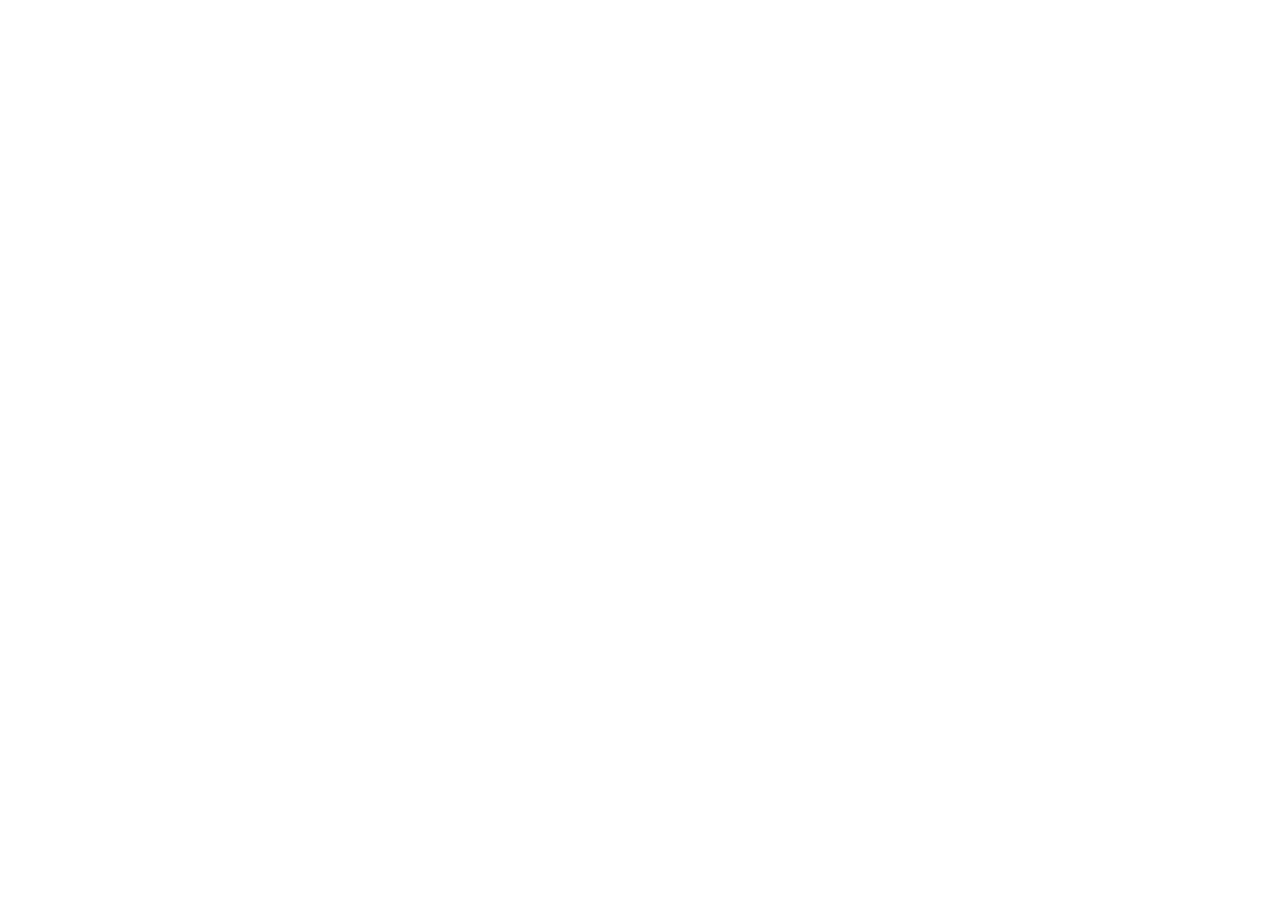
==== index.html @ ba9a95c2 "files created" ====
<!DOCTYPE html>
<html lang="en">
<head>
    <meta charset="UTF-8">
    <meta name="viewport" content="width=device-width, initial-scale=1.0">
    <title>Email Template Builder</title>
    <link rel="stylesheet" href="style.css"/>
</head>
<body>
    <main>

    </main>
</body>
</html>
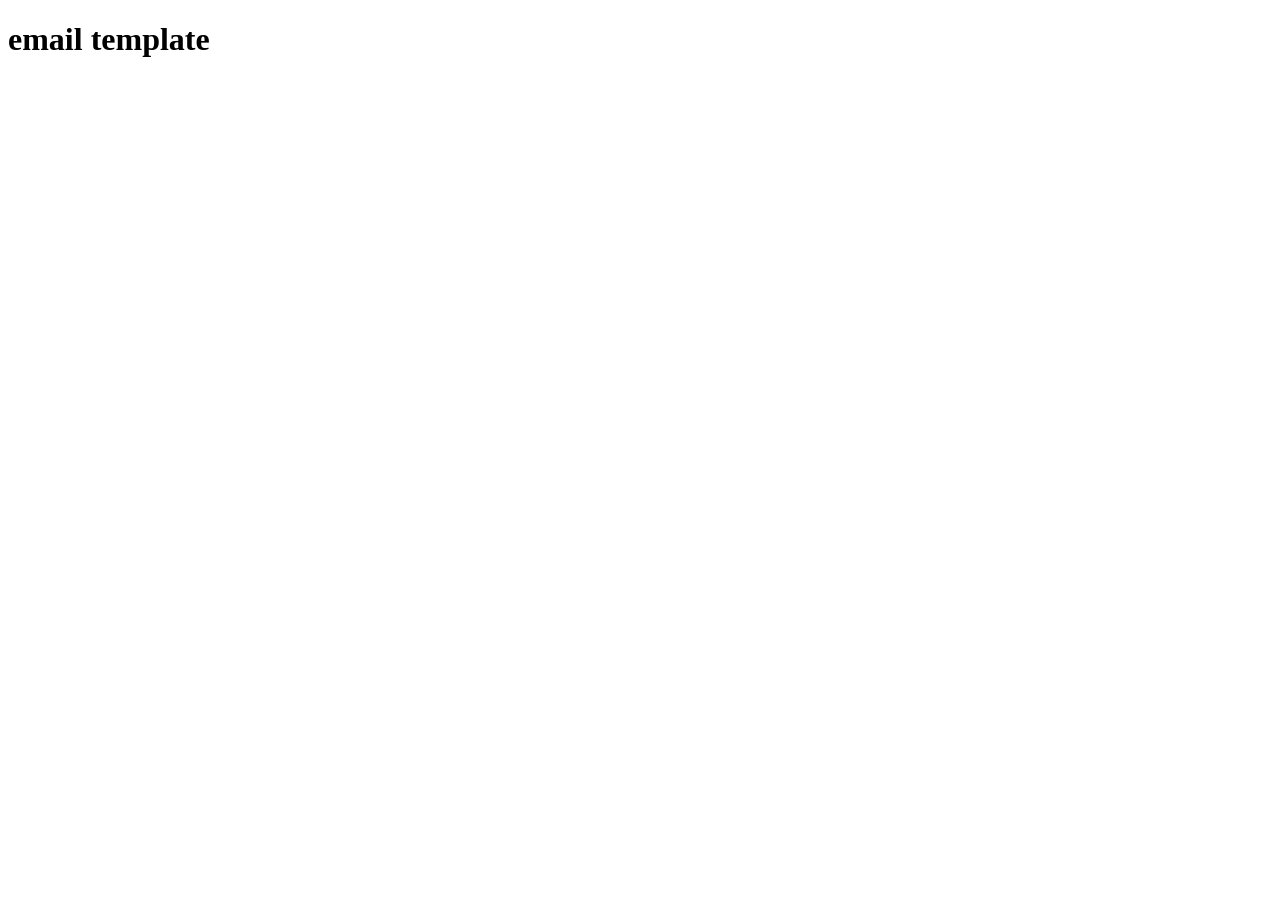
==== commit c6461797: "s" ====
--- a/index.html
+++ b/index.html
@@ -8,7 +8,7 @@
 </head>
 <body>
     <main>
-
+        <h1>email template</h1>
     </main>
 </body>
 </html>
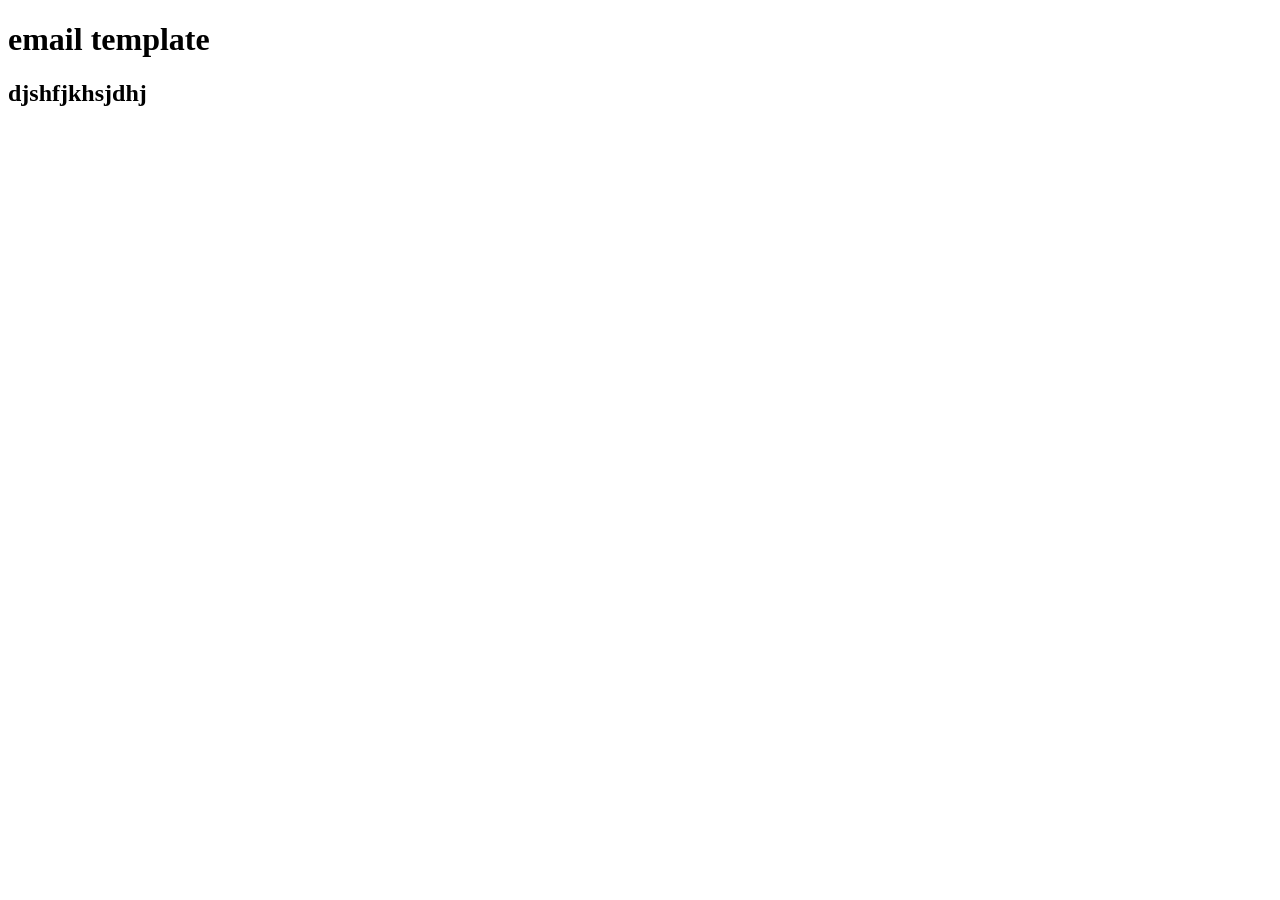
==== commit 9ae31cd1: "iy" ====
--- a/index.html
+++ b/index.html
@@ -9,6 +9,7 @@
 <body>
     <main>
         <h1>email template</h1>
+        <h2>djshfjkhsjdhj</h2>
     </main>
 </body>
 </html>
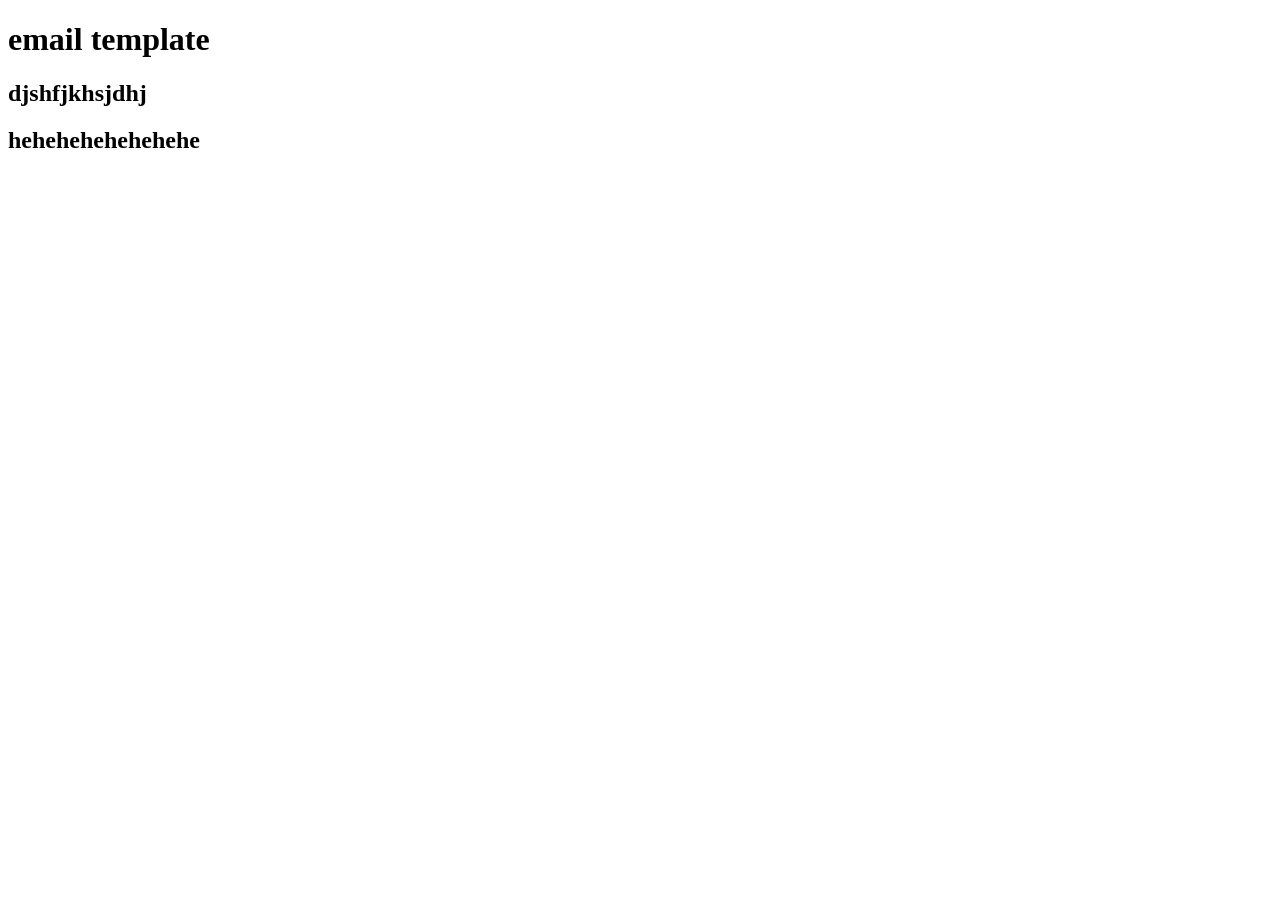
==== commit 6f3883f2: "hello" ====
--- a/index.html
+++ b/index.html
@@ -10,6 +10,7 @@
     <main>
         <h1>email template</h1>
         <h2>djshfjkhsjdhj</h2>
+        <h2>hehehehehehehehe</h2>
     </main>
 </body>
 </html>
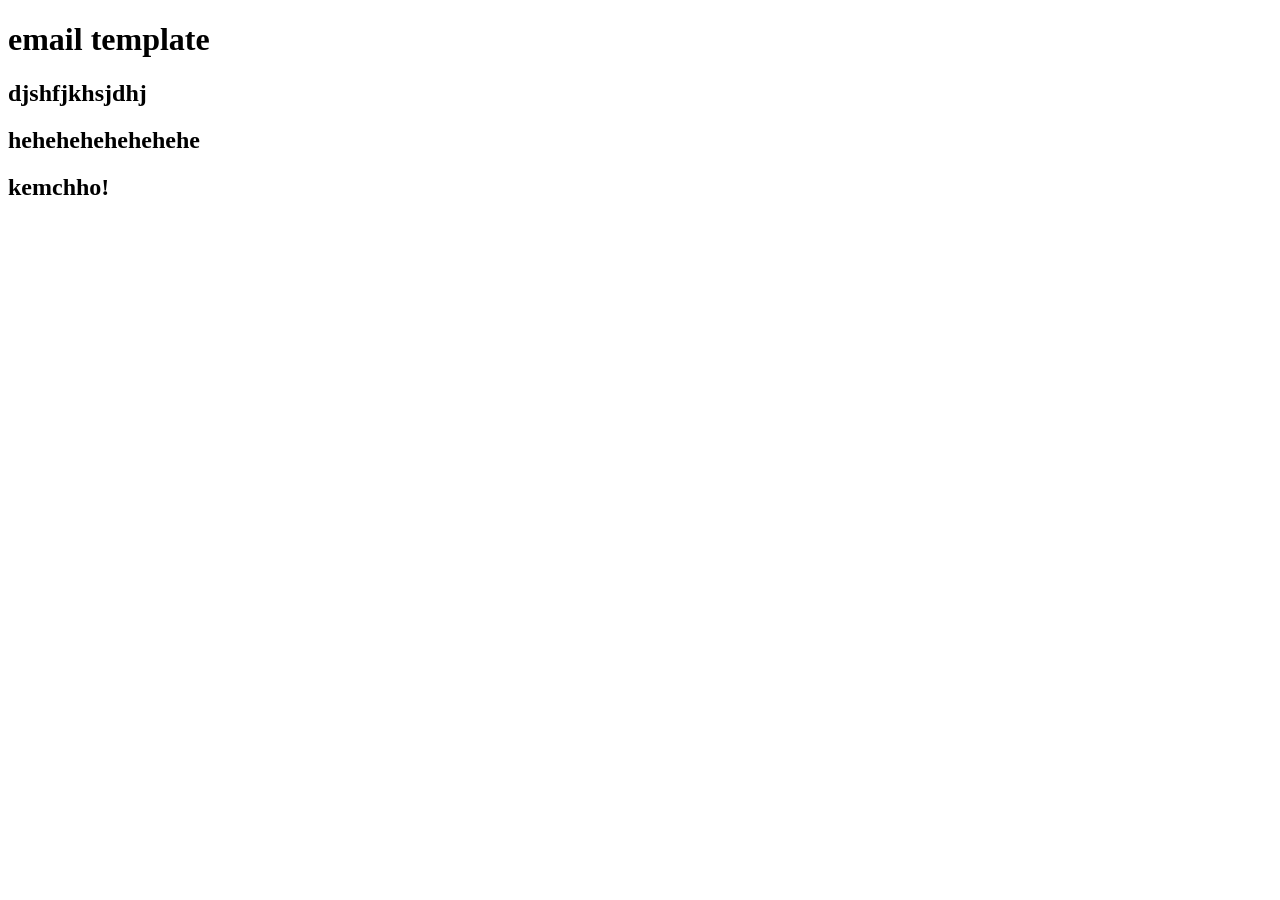
==== commit 2690d574: "hiiiii" ====
--- a/index.html
+++ b/index.html
@@ -11,6 +11,7 @@
         <h1>email template</h1>
         <h2>djshfjkhsjdhj</h2>
         <h2>hehehehehehehehe</h2>
+        <h2>kemchho!</h2>
     </main>
 </body>
 </html>
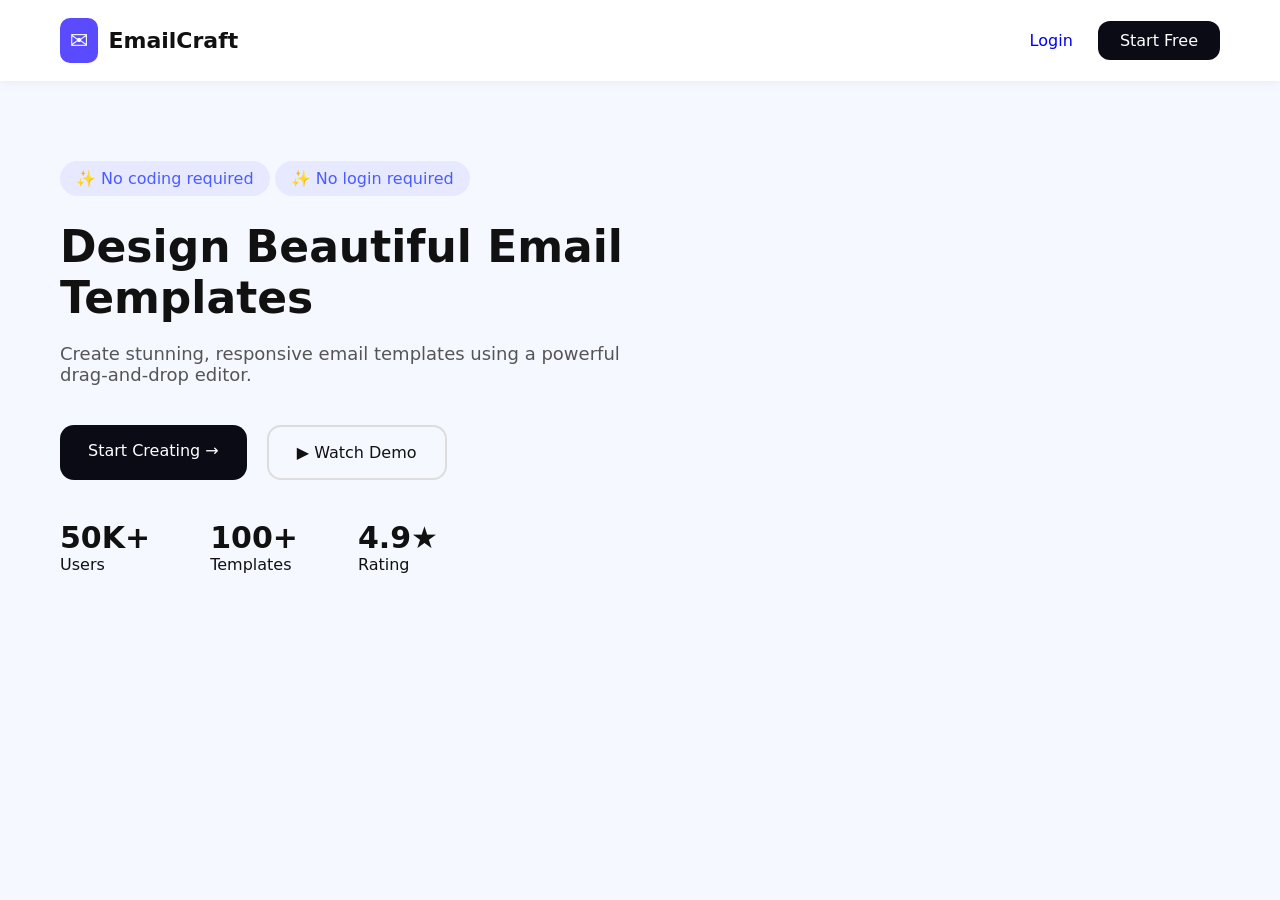
==== commit 2aae861a: "final version push this is the final push of the project!" ====
--- a/index.html
+++ b/index.html
@@ -1,17 +1,41 @@
 <!DOCTYPE html>
 <html lang="en">
 <head>
-    <meta charset="UTF-8">
-    <meta name="viewport" content="width=device-width, initial-scale=1.0">
-    <title>Email Template Builder</title>
-    <link rel="stylesheet" href="style.css"/>
+    <meta charset="UTF-8" />
+    <meta name="viewport" content="width=device-width, initial-scale=1.0"/>
+    <title>EmailCraft</title>
+    <link rel="stylesheet" href="style.css">
 </head>
 <body>
-    <main>
-        <h1>email template</h1>
-        <h2>djshfjkhsjdhj</h2>
-        <h2>hehehehehehehehe</h2>
-        <h2>kemchho!</h2>
-    </main>
+
+  <header>
+    <div class="logo">
+      <div class="logo-icon">✉️</div>
+      EmailCraft
+    </div>
+    <div class="nav">
+      <a href="editor.html" class="login">Login</a>
+      <a href="editor.html" class="signup">Start Free</a>
+    </div>
+  </header>
+
+  <section class="hero">
+    <span class="badge">✨ No coding required</span>
+    <span class="badge">✨ No login required</span>
+    <h1>Design Beautiful Email Templates</h1>
+    <p>Create stunning, responsive email templates using a powerful drag-and-drop editor.</p>
+
+    <div class="actions">
+      <a href="editor.html" class="primary">Start Creating →</a>
+      <a href="editor.html" class="secondary">▶ Watch Demo</a>
+    </div>
+
+    <div class="stats">
+      <div><h2>50K+</h2><span>Users</span></div>
+      <div><h2>100+</h2><span>Templates</span></div>
+      <div><h2>4.9★</h2><span>Rating</span></div>
+    </div>
+  </section>
+
 </body>
-</html>+</html>
--- a/style.css
+++ b/style.css
@@ -0,0 +1,160 @@
+*{
+    margin:0;
+    padding:0;
+    box-sizing:border-box;
+    font-family:system-ui,sans-serif;
+}
+
+body{
+    background:#f6f8ff;
+    color:#111;
+}
+
+header{
+    background:#fff;
+    padding:18px 60px;
+    display:flex;
+    justify-content:space-between;
+    align-items:center;
+    box-shadow:0 2px 10px rgba(0,0,0,.05);
+}
+
+.logo{
+    display:flex;
+    align-items:center;
+    gap:10px;
+    font-weight:600;
+    font-size:22px;
+}
+
+.logo-icon{
+    background:#5b4bff;
+    color:#fff;
+    padding:10px;
+    border-radius:10px;
+}
+
+.nav a{
+    margin-left:20px;
+    text-decoration:none;
+    font-weight:500;
+}
+
+.signup{
+    background:#0b0b16;
+    color:#fff;
+    padding:10px 22px;
+    border-radius:12px;
+}
+
+.hero{
+    max-width:900px;
+    padding:80px 60px;
+}
+
+.badge{
+    background:#e6e9ff;
+    color:#4b5cff;
+    padding:8px 16px;
+    border-radius:999px;
+    display:inline-block;
+    margin-bottom:25px;
+}
+
+.hero h1{
+    font-size:44px;
+    margin-bottom:20px;
+}
+
+.hero p{
+    font-size:18px;
+    color:#555;
+    max-width:600px;
+}
+
+.actions{
+    margin:40px 0;
+    display:flex;
+    gap:20px;
+}
+
+.primary{
+    background:#0b0b16;
+    color:#fff;
+    padding:16px 28px;
+    border-radius:14px;
+    text-decoration:none;
+}
+
+.secondary{
+    border:2px solid #ddd;
+    padding:16px 28px;
+    border-radius:14px;
+    text-decoration:none;
+    color:#111;
+}
+
+.stats{
+    display:flex;
+    gap:60px;
+}
+
+.stats h2{
+    font-size:30px;
+}
+
+
+
+@media (max-width: 768px) {
+    header {
+        padding: 14px 16px;
+        display: flex;
+        align-items: center;
+        justify-content: space-between;
+    }
+
+    .hero {
+        padding: 50px 20px;
+    }
+
+    .hero h1 {
+        font-size: 32px;
+    }
+
+    .actions {
+        flex-direction: column;
+    }
+
+    .stats {
+        flex-direction: column;
+        gap: 20px;
+    }
+
+
+    .logo {
+        font-size: 18px;
+    }
+
+    .logo-icon {
+        padding: 8px;
+        font-size: 16px;
+    }
+
+    .nav {
+        width: 100%;
+        display: flex;
+        justify-content: flex-end;
+        gap: 12px;
+    }
+
+    .nav .login {
+        display: none;
+    }
+
+    .signup {
+        padding: 10px 18px;
+        font-size: 14px;
+        border-radius: 10px;
+        white-space: nowrap;
+    }
+}
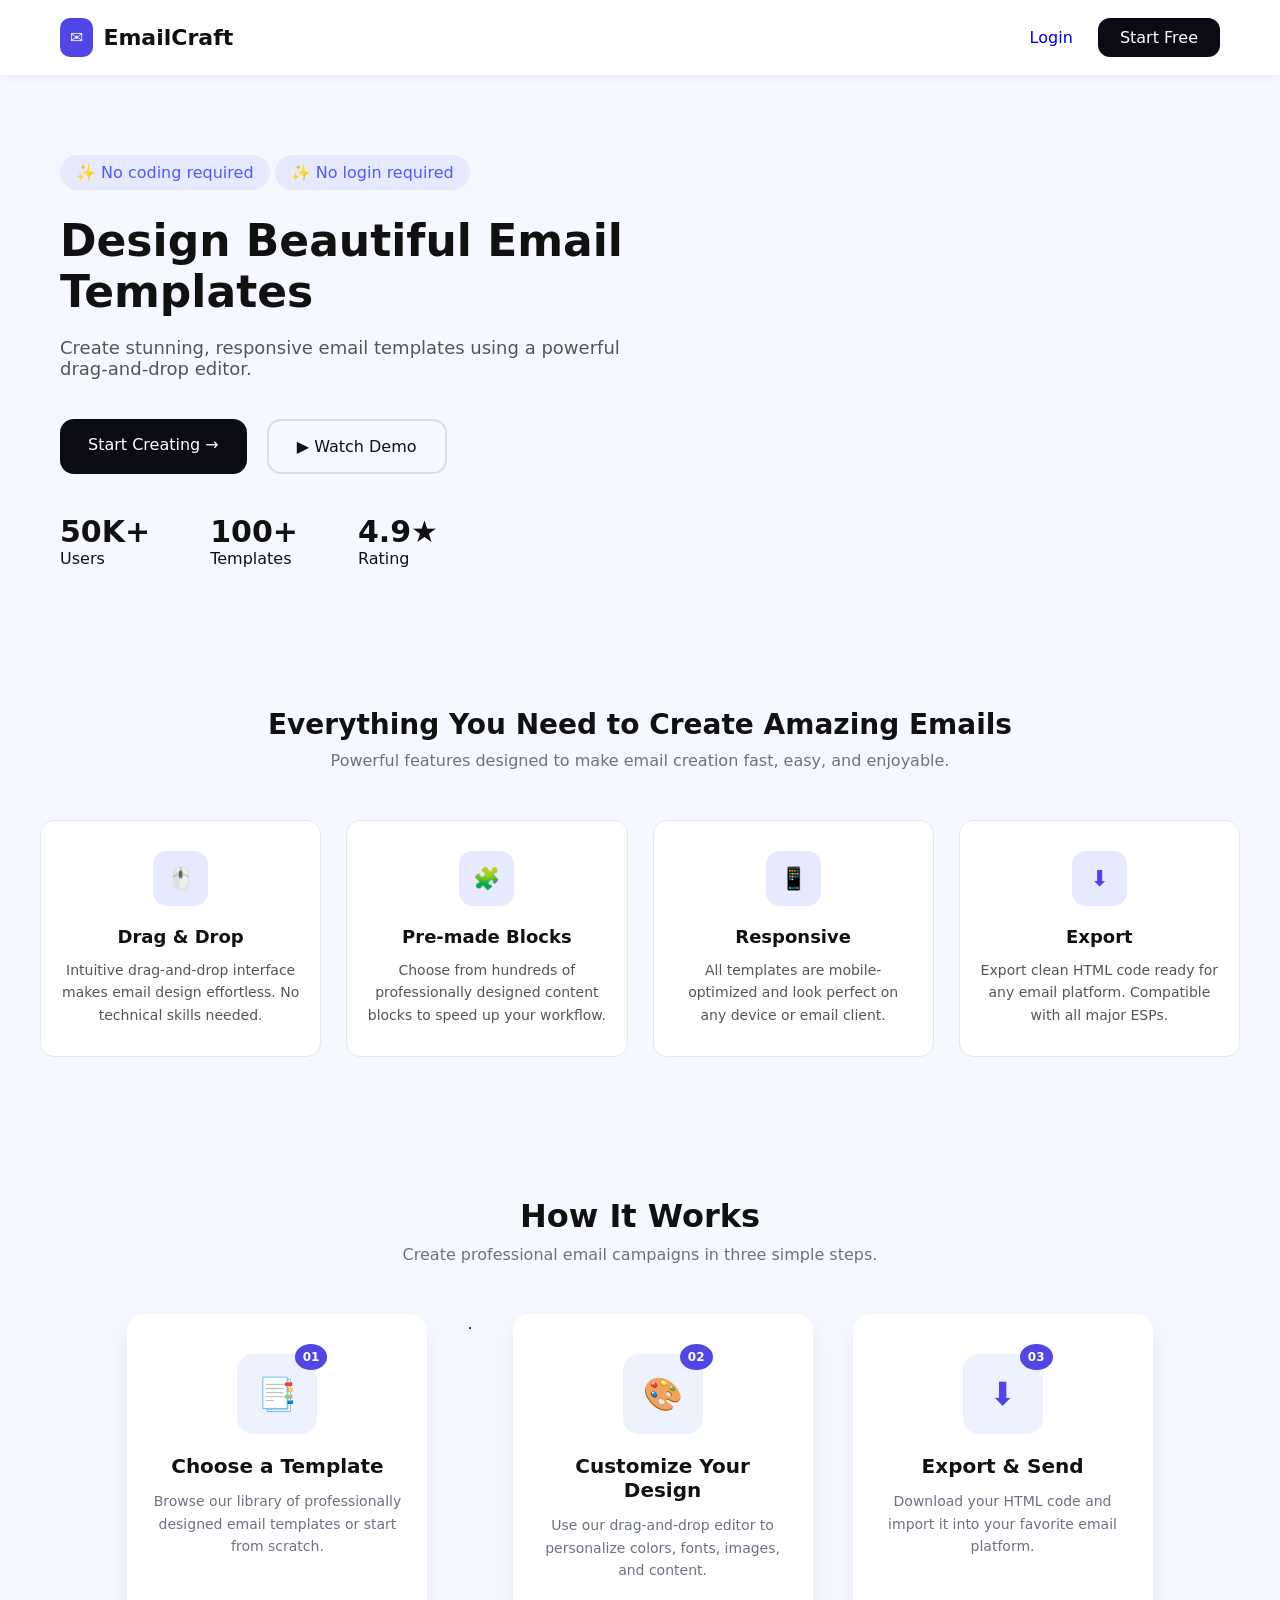
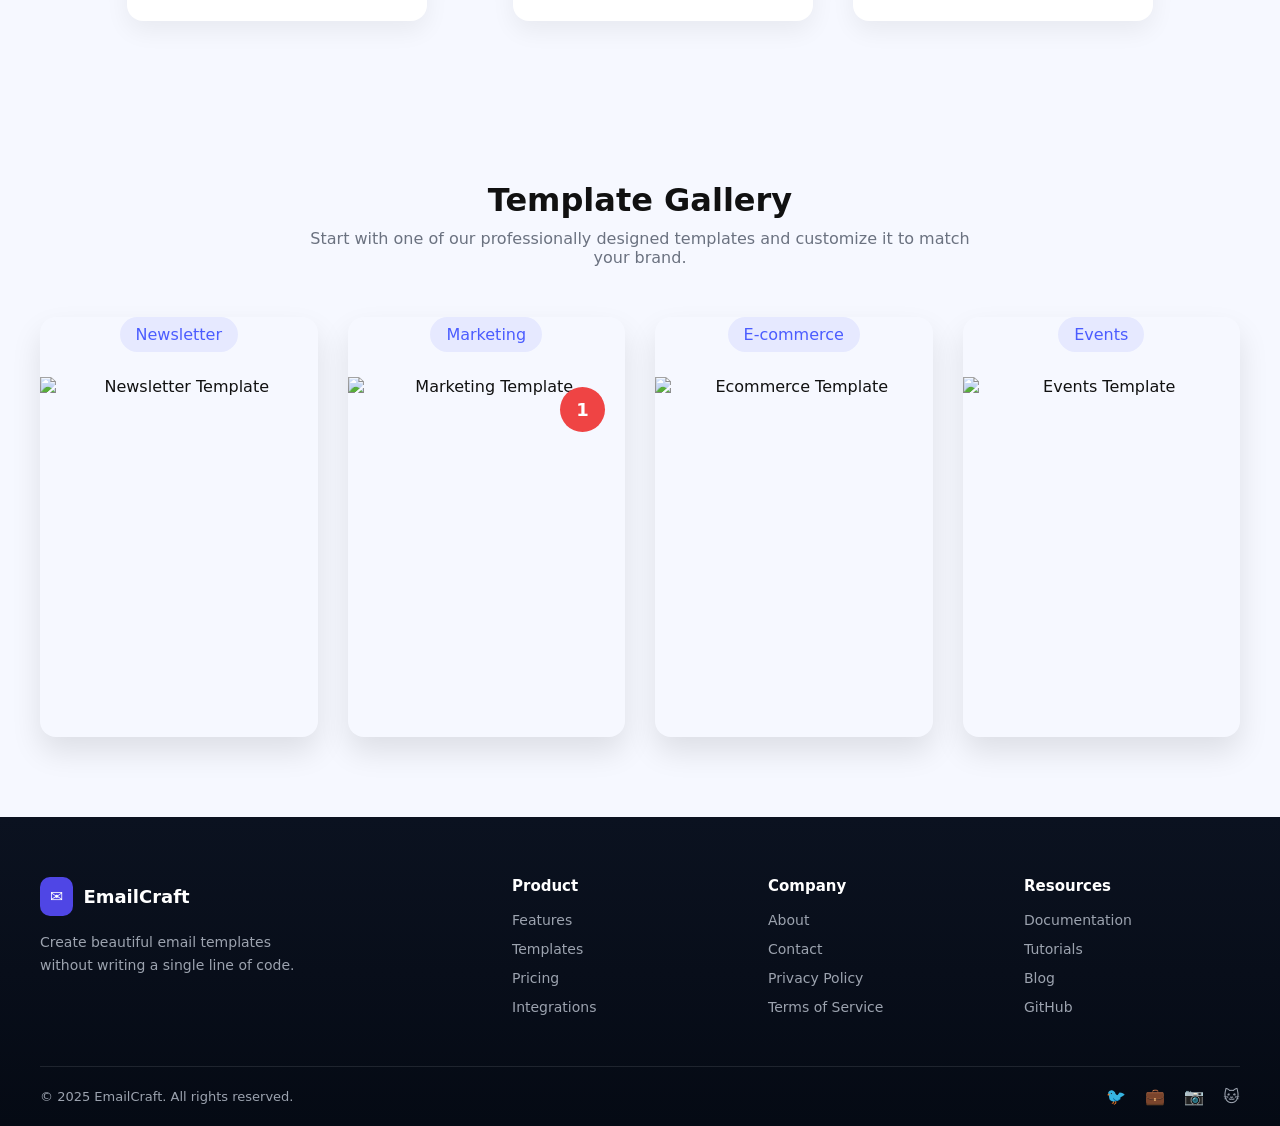
==== commit dafa4ab1: "Update index.html" ====
--- a/index.html
+++ b/index.html
@@ -36,6 +36,189 @@
       <div><h2>4.9★</h2><span>Rating</span></div>
     </div>
   </section>
-
+  <section class="features">
+      <h1>Everything You Need to Create Amazing Emails</h1>
+      <p class="subtitle">
+          Powerful features designed to make email creation fast, easy, and enjoyable.
+      </p>
+
+      <div class="features-container">
+
+          <div class="card">
+              <div class="icon">🖱️</div>
+              <h3>Drag & Drop</h3>
+              <p>
+                  Intuitive drag-and-drop interface makes email design effortless.
+                  No technical skills needed.
+              </p>
+          </div>
+
+          <div class="card">
+              <div class="icon">🧩</div>
+              <h3>Pre-made Blocks</h3>
+              <p>
+                  Choose from hundreds of professionally designed content blocks
+                  to speed up your workflow.
+              </p>
+          </div>
+
+          <div class="card">
+              <div class="icon">📱</div>
+              <h3>Responsive</h3>
+              <p>
+                  All templates are mobile-optimized and look perfect on any device
+                  or email client.
+              </p>
+          </div>
+
+          <div class="card">
+              <div class="icon">⬇️</div>
+              <h3>Export</h3>
+              <p>
+                  Export clean HTML code ready for any email platform.
+                  Compatible with all major ESPs.
+              </p>
+          </div>
+
+      </div>
+  </section>
+  <section class="works">
+    <h2>How It Works</h2>
+    <p class="subtitle">
+      Create professional email campaigns in three simple steps.
+    </p>
+
+    <div class="steps">
+    <div class="step-card">
+      <div class="icon-box">
+        <span class="step-number">01</span>
+        📑
+      </div>
+      <h3>Choose a Template</h3>
+      <p>
+        Browse our library of professionally designed email templates
+        or start from scratch.
+      </p>
+    </div>
+.
+  <div class="step-card">
+    <div class="icon-box">
+      <span class="step-number">02</span>
+      🎨
+    </div>
+    <h3>Customize Your Design</h3>
+    <p>
+      Use our drag-and-drop editor to personalize colors, fonts,
+      images, and content.
+        </p>
+      </div>
+
+  <div class="step-card">
+  <div class="icon-box">
+  <span class="step-number">03</span>
+          ⬇️
+        </div>
+        <h3>Export & Send</h3>
+        <p>
+          Download your HTML code and import it into your favorite
+          email platform.
+        </p>
+      </div>
+
+    </div>
+  </section>
+  <section class="template-gallery">
+    <h2>Template Gallery</h2>
+    <p class="subtitle">
+      Start with one of our professionally designed templates and customize it to match your brand.
+    </p>
+
+    <div class="gallery-grid">
+
+
+      <div class="template-card">
+        <span class="badge">Newsletter</span>
+        <img src="https://images.unsplash.com/photo-1529626455594-4ff0802cfb7e" alt="Newsletter Template" loading="lazy">
+      </div>
+
+      <div class="template-card">
+        <span class="badge">Marketing</span>
+        <span class="count">1</span>
+        <img src="https://images.unsplash.com/photo-1633356122544-f134324a6cee" alt="Marketing Template" loading="lazy">
+      </div>
+
+    
+      <div class="template-card">
+        <span class="badge">E-commerce</span>
+        <img src="https://images.unsplash.com/photo-1556742049-0cfed4f6a45d" alt="Ecommerce Template" loading="lazy">
+      </div>
+
+      <div class="template-card">
+        <span class="badge">Events</span>
+        <img src="https://images.unsplash.com/photo-1517336714731-489689fd1ca8" alt="Events Template" loading="lazy">
+      </div>
+
+    </div>
+  </section>
+
+  <footer class="footer">
+      <div class="footer-container">
+
+      
+          <div class="footer-brand">
+              <div class="logo">
+                  <span class="logo-icon">✉</span>
+                  <span class="logo-text">EmailCraft</span>
+              </div>
+              <p>
+                  Create beautiful email templates without writing a single line of code.
+              </p>
+          </div>
+
+          
+          <div class="footer-col">
+              <h4>Product</h4>
+              <ul>
+                  <li><a href="#">Features</a></li>
+                  <li><a href="#">Templates</a></li>
+                  <li><a href="#">Pricing</a></li>
+                  <li><a href="#">Integrations</a></li>
+              </ul>
+          </div>
+
+          <div class="footer-col">
+              <h4>Company</h4>
+              <ul>
+                  <li><a href="#">About</a></li>
+                  <li><a href="#">Contact</a></li>
+                  <li><a href="#">Privacy Policy</a></li>
+                  <li><a href="#">Terms of Service</a></li>
+              </ul>
+          </div>
+
+        
+          <div class="footer-col">
+              <h4>Resources</h4>
+              <ul>
+                  <li><a href="#">Documentation</a></li>
+                  <li><a href="#">Tutorials</a></li>
+                  <li><a href="#">Blog</a></li>
+                  <li><a href="#">GitHub</a></li>
+              </ul>
+          </div>
+
+      </div>
+
+      <div class="footer-bottom">
+          <p>© 2025 EmailCraft. All rights reserved.</p>
+
+          <div class="socials">
+              <a href="#">🐦</a>
+              <a href="#">💼</a>
+              <a href="#">📷</a>
+              <a href="#">🐱</a>
+          </div>
+      </div>
+  </footer>
 </body>
 </html>
--- a/style.css
+++ b/style.css
@@ -157,4 +157,332 @@
         border-radius: 10px;
         white-space: nowrap;
     }
-}
+
+    .stats{
+        display:flex;
+        flex-direction: row;
+        gap:60px;
+    }
+
+    .stats h2{
+        font-size:30px;
+    }
+}
+
+.features {
+    text-align: center;
+    padding: 60px 40px;
+}
+
+.features h1 {
+    font-size: 28px;
+    margin-bottom: 10px;
+}
+
+.subtitle {
+    color: #666;
+    max-width: 700px;
+    margin: 0 auto 50px;
+    font-size: 16px;
+}
+
+.features-container {
+    display: grid;
+    grid-template-columns: repeat(4, 1fr);
+    gap: 25px;
+}
+
+.card {
+    border: 1px solid #e5e7eb;
+    border-radius: 14px;
+    padding: 30px 20px;
+    background-color: #fff;
+    transition: transform 0.3s ease, box-shadow 0.3s ease;
+}
+
+.card:hover {
+    transform: translateY(-6px);
+    box-shadow: 0 10px 30px rgba(0,0,0,0.08);
+}
+
+.icon {
+    width: 55px;
+    height: 55px;
+    background-color: #e6e9ff;
+    color: #4f46e5;
+    border-radius: 14px;
+    display: flex;
+    align-items: center;
+    justify-content: center;
+    font-size: 22px;
+    margin: 0 auto 20px;
+}
+
+.card h3 {
+    font-size: 18px;
+    margin-bottom: 12px;
+}
+
+.card p {
+    font-size: 14px;
+    color: #555;
+    line-height: 1.6;
+}
+
+@media (max-width: 1024px) {
+    .features-container {
+        grid-template-columns: repeat(2, 1fr);
+    }
+}
+
+@media (max-width: 600px) {
+    .features-container {
+        grid-template-columns: 1fr;
+    }
+}
+
+
+.works {
+    text-align: center;
+    padding: 80px 20px;
+}
+
+.works h2 {
+    font-size: 32px;
+    margin-bottom: 10px;
+}
+
+.subtitle {
+    color: #6b7280;
+    margin-bottom: 60px;
+    font-size: 16px;
+}
+
+.steps {
+    display: flex;
+    justify-content: center;
+    gap: 40px;
+    flex-wrap: wrap;
+}
+
+
+.step-card {
+    background: #ffffff;
+    width: 300px;
+    padding: 40px 25px;
+    border-radius: 16px;
+    box-shadow: 0 10px 25px rgba(0, 0, 0, 0.06);
+    transition: transform 0.3s;
+}
+
+.step-card:hover {
+    transform: translateY(-8px);
+}
+
+.step-card h3 {
+    margin: 20px 0 12px;
+    font-size: 20px;
+}
+
+.step-card p {
+    color: #6b7280;
+    font-size: 14px;
+    line-height: 1.6;
+}
+
+
+.icon-box {
+    width: 80px;
+    height: 80px;
+    margin: 0 auto;
+    border-radius: 16px;
+    background: #eef2ff;
+    color: #4f46e5;
+    font-size: 32px;
+    display: flex;
+    align-items: center;
+    justify-content: center;
+    position: relative;
+}
+
+
+.step-number {
+    position: absolute;
+    top: -10px;
+    right: -10px;
+    background: #4f46e5;
+    color: #fff;
+    font-size: 12px;
+    padding: 6px 8px;
+    border-radius: 50%;
+    font-weight: bold;
+}
+
+.template-gallery {
+    padding: 80px 40px;
+    text-align: center;
+}
+
+.template-gallery h2 {
+    font-size: 32px;
+    margin-bottom: 10px;
+}
+
+.subtitle {
+    color: #6b7280;
+    margin-bottom: 50px;
+    font-size: 16px;
+}
+
+.gallery-grid {
+    display: grid;
+    grid-template-columns: repeat(auto-fit, minmax(260px, 1fr));
+    gap: 30px;
+}
+
+.template-card {
+    position: relative;
+    border-radius: 16px;
+    overflow: hidden;
+    box-shadow: 0 15px 30px rgba(0, 0, 0, 0.1);
+    transition: transform 0.3s ease;
+    cursor: pointer;
+}
+
+.template-card:hover {
+    transform: translateY(-8px);
+}
+
+
+.template-card img {
+    width: 100%;
+    height: 360px;
+    object-fit: cover;
+    display: block;
+}
+
+.count {
+    position: absolute;
+    top: 70px;
+    right: 20px;
+    width: 45px;
+    height: 45px;
+    background: #ef4444;
+    color: #ffffff;
+    border-radius: 50%;
+    display: flex;
+    align-items: center;
+    justify-content: center;
+    font-weight: bold;
+    font-size: 18px;
+}
+.footer {
+    background: linear-gradient(180deg, #0b1220, #050a14);
+    color: #d1d5db;
+    padding: 60px 40px 20px;
+}
+
+.footer-container {
+    display: grid;
+    grid-template-columns: 2fr 1fr 1fr 1fr;
+    gap: 40px;
+    max-width: 1200px;
+    margin: auto;
+}
+
+.footer-brand p {
+    margin-top: 15px;
+    max-width: 280px;
+    font-size: 14px;
+    color: #9ca3af;
+    line-height: 1.6;
+}
+
+.logo {
+    display: flex;
+    align-items: center;
+    gap: 10px;
+}
+
+.logo-icon {
+    background: #4f46e5;
+    color: #fff;
+    padding: 10px;
+    border-radius: 10px;
+    font-size: 16px;
+}
+
+.logo-text {
+    font-size: 18px;
+    font-weight: bold;
+    color: #fff;
+}
+
+.footer-col h4 {
+    color: #fff;
+    font-size: 15px;
+    margin-bottom: 15px;
+}
+
+.footer-col ul {
+    list-style: none;
+}
+
+.footer-col ul li {
+    margin-bottom: 10px;
+}
+
+.footer-col ul li a {
+    text-decoration: none;
+    color: #9ca3af;
+    font-size: 14px;
+    transition: color 0.3s;
+}
+
+.footer-col ul li a:hover {
+    color: #fff;
+}
+
+.footer-bottom {
+    border-top: 1px solid rgba(255,255,255,0.1);
+    margin-top: 40px;
+    padding-top: 20px;
+    max-width: 1200px;
+    margin-left: auto;
+    margin-right: auto;
+    display: flex;
+    justify-content: space-between;
+    align-items: center;
+    font-size: 13px;
+    color: #9ca3af;
+}
+
+.socials a {
+    margin-left: 15px;
+    font-size: 16px;
+    text-decoration: none;
+    color: #9ca3af;
+    transition: color 0.3s;
+}
+
+.socials a:hover {
+    color: #fff;
+}
+
+@media (max-width: 900px) {
+    .footer-container {
+        grid-template-columns: 1fr 1fr;
+    }
+}
+
+@media (max-width: 500px) {
+    .footer-container {
+        grid-template-columns: 1fr;
+    }
+
+    .footer-bottom {
+        flex-direction: column;
+        gap: 15px;
+        text-align: center;
+    }
+}
